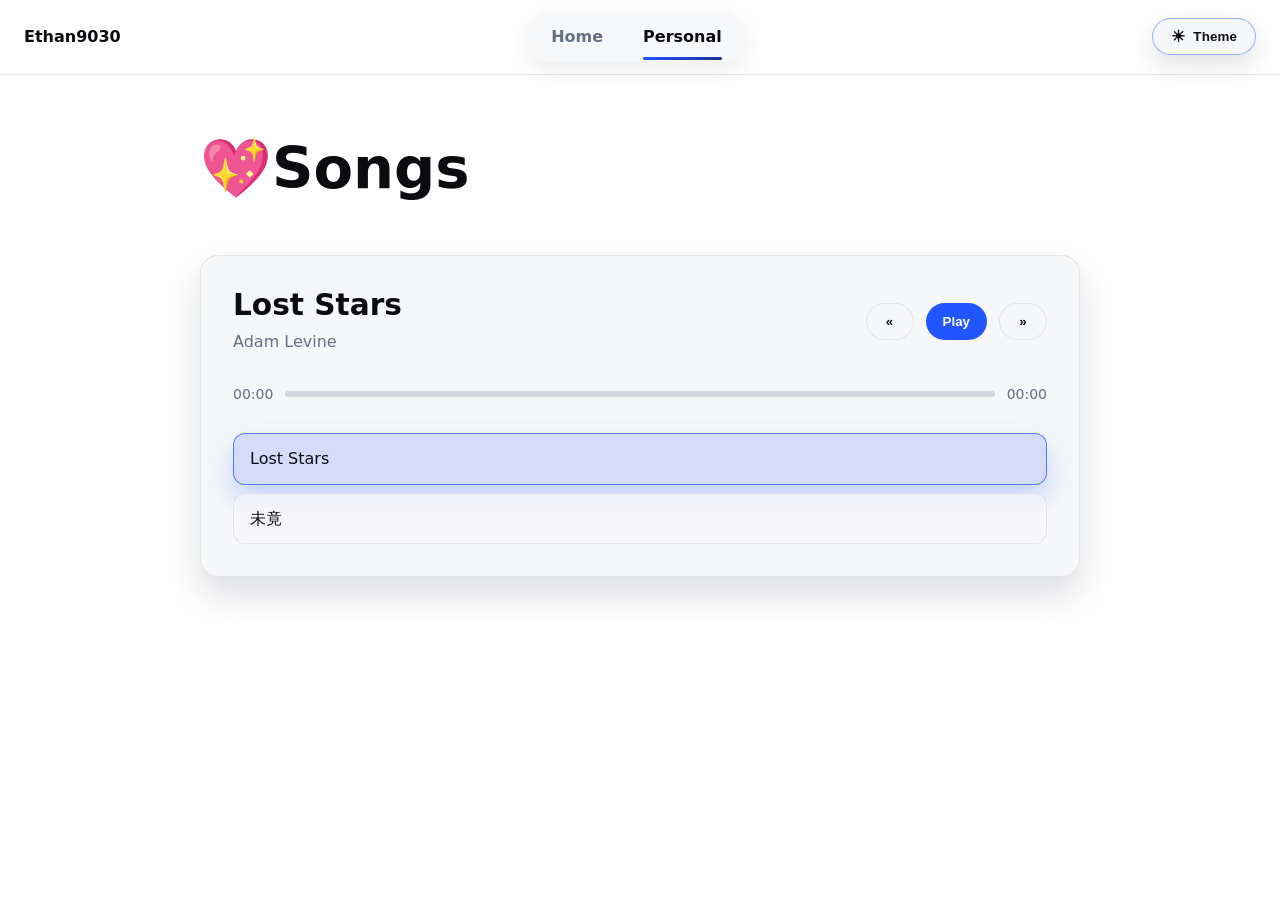
==== fun-personal.html @ 33e99f08 "update -- Add fun personal part and upload two music onto it" ====
﻿<!doctype html>
<html lang="en">
<head>
  <meta charset="utf-8" />
  <meta name="viewport" content="width=device-width, initial-scale=1" />
  <title>Fun / Personal</title>
  <link rel="icon" href="./img/header/LUO_header.ico" />
  <link rel="stylesheet" href="assets/style.css" />
  <link rel="stylesheet" href="assets/fun-personal.css" />
</head>
<body>
  <header class="site-header">
    <nav class="nav">
      <a class="logo" href="index.html">Ethan9030</a>
      <div class="nav-links">
        <a href="index.html">Home</a>
        <a href="fun-personal.html" aria-current="page">Personal</a>
      </div>
      <button id="themeToggle" class="pill-button" aria-label="Toggle theme">Theme</button>
    </nav>
  </header>

  <main class="fun-container">
    <section class="fun-hero" data-section>
      <h1>💖Songs</h1>
    </section>

    <section class="fun-audio" data-section>
      <div class="player" data-player>
        <div class="player-track">
          <div class="track-meta">
            <h2 class="track-title" data-track-title>Nothing playing yet</h2>
            <p class="track-artist" data-track-artist>Add a track to get started</p>
          </div>
          <div class="player-controls">
            <button type="button" class="control" data-action="prev" aria-label="Previous track">&laquo;</button>
            <button type="button" class="control is-primary" data-action="toggle" aria-label="Play or pause">Play</button>
            <button type="button" class="control" data-action="next" aria-label="Next track">&raquo;</button>
          </div>
        </div>

        <div class="player-progress">
          <span class="time" data-elapsed>00:00</span>
          <div class="progress" data-progress>
            <div class="progress-fill" data-progress-fill></div>
          </div>
          <span class="time" data-duration>00:00</span>
        </div>

        <div class="player-playlist" data-playlist>
          <p class="player-empty" data-empty-message>
            No tracks yet. Update the playlist data once your audio files are ready.
          </p>
          <ul class="playlist" data-track-list></ul>
        </div>

        <audio preload="metadata" data-audio></audio>
      </div>
    </section>

    <!-- <section class="fun-grid" data-section>
      <h2>More Fun Coming Soon</h2>
      <p>Use this area for mini-projects, experiment logs, or anything else you want to share.</p>
      <div class="cards" data-card-grid></div>
    </section> -->
  </main>

  <!-- Music playist -->
  <script type="application/json" id="funPersonalPlaylist">
    [
      {
        "title": "Lost Stars",
        "artist": "Adam Levine",
        "src": "music/Lost Stars.mp3"
      },
      {
        "title": "未竟",
        "artist": "秦勇&游戏科学",
        "src": "music/未竟.mp3"
      }
    ]
  </script>
  <script defer src="assets/fun-personal.js"></script>
</body>
</html>
---- assets/style.css ----
/* Minimal CSS for basic layout and readability */

/* Reset-ish */
* { box-sizing: border-box; }
html, body { margin: 0; padding: 0; }
img { max-width: 100%; display: block; }

/* Typography and colors */
:root {
  /* Light theme tokens */
  --bg: #ffffff;
  --text: #0b0c0f;
  --muted: #667085;
  --card: #f6f7f9;
  --brand: #2155ff;
}

@media (prefers-color-scheme: dark) {
  :root {
    /* Dark theme tokens (auto if user prefers dark) */
    --bg: #0b0c0f;
    --text: #e8e8ea;
    --muted: #9aa0a6;
    --card: #121418;
    --brand: #4f8cff;
  }
}

/* Allow manual toggle override via data-theme attribute */
html[data-theme="light"] {
  --bg: #ffffff;
  --text: #0b0c0f;
  --muted: #667085;
  --card: #f6f7f9;
  --brand: #2155ff;
}
html[data-theme="dark"] {
  --bg: #0b0c0f;
  --text: #e8e8ea;
  --muted: #9aa0a6;
  --card: #121418;
  --brand: #4f8cff;
}

body {
  background: var(--bg);
  color: var(--text);
  font: 16px/1.6 system-ui, -apple-system, Segoe UI, Roboto, Helvetica, Arial, "Noto Sans", sans-serif;
}

.container { max-width: 960px; margin: 0 auto; padding: 24px; }

/* 导航栏 */
.site-header {
  position: sticky;
  top: 0;
  z-index: 100;

  background: color-mix(in srgb, var(--bg) 70%, transparent);
  backdrop-filter: blur(25px);
  -webkit-backdrop-filter: blur(10px);

  border-bottom: 1px solid color-mix(in srgb, var(--text) 10%, transparent);
}
.nav { display: flex; justify-content: space-between; align-items: center; padding: 12px 24px; }
.logo { font-weight: 700; text-decoration: none; color: var(--text); }

/* theme */
#themeToggle {
  display: inline-flex;
  align-items: center;
  gap: 8px;
  padding: 8px 18px;
  border-radius: 999px;
  border: 1px solid color-mix(in srgb, var(--brand) 45%, transparent);
  background: color-mix(in srgb, var(--card) 90%, transparent);
  box-shadow: 0 10px 24px rgba(15, 23, 42, 0.12);
  color: var(--text);
  font-weight: 600;
  letter-spacing: 0.01em;
  cursor: pointer;
  transition: background 0.2s ease, transform 0.2s ease, box-shadow 0.2s ease;
}

#themeToggle::before {
  content: "☀";
  font-size: 1rem;
  transition: transform 0.3s ease;
}

html[data-theme="dark"] #themeToggle {
  background: color-mix(in srgb, var(--card) 70%, rgba(255, 255, 255, 0.06));
  border-color: color-mix(in srgb, var(--brand) 55%, transparent);
}

html[data-theme="dark"] #themeToggle::before {
  content: "🌙";
}

#themeToggle:hover {
  transform: translateY(-1px);
  box-shadow: 0 12px 30px rgba(15, 23, 42, 0.16);
}

#themeToggle:active {
  transform: translateY(0);
  box-shadow: 0 4px 12px rgba(15, 23, 42, 0.16);
}

#themeToggle:focus-visible {
  outline: 3px solid color-mix(in srgb, var(--brand) 60%, transparent);
  outline-offset: 3px;
}

.hero { padding: 40px 0; }
.hero h1 { margin: 0 0 8px; font-size: clamp(28px, 6vw, 44px); line-height: 1.2; }
.hero p { margin: 0; color: var(--muted); }

.nav-links {
  display: flex;
  gap: 20px;
  padding: 6px 14px;
  border-radius: 999px;
  background: color-mix(in srgb, var(--card) 85%, transparent);
  box-shadow: 0 8px 24px rgba(15, 23, 42, 0.08);
}

.nav-links a {
  position: relative;
  padding: 6px 10px;
  font-weight: 600;
  color: var(--muted);
  text-decoration: none;
  transition: color 0.2s ease;
}

.nav-links a::after {
  content: "";
  position: absolute;
  left: 10%;
  right: 10%;
  bottom: -4px;
  height: 3px;
  border-radius: 999px;
  background: linear-gradient(135deg, var(--brand), color-mix(in srgb, var(--brand) 55%, var(--text)));
  opacity: 0;
  transform: translateY(4px);
  transition: opacity 0.2s ease, transform 0.2s ease;
}

.nav-links a:hover {
  color: var(--text);
}

.nav-links a:hover::after {
  opacity: 0.4;
  transform: translateY(0);
}

.nav-links a[aria-current="page"] {
  color: var(--text);
}

.nav-links a[aria-current="page"]::after {
  opacity: 1;
  transform: translateY(0);
}

@media (max-width: 680px) {
  .nav {
    gap: 16px;
    flex-wrap: wrap;
    justify-content: center;
  }

  .nav-links {
    order: 3;
    width: 100%;
    justify-content: center;
  }
}

/* Icon grid keeps badges uniform and responsive */
.icons {
  padding: 24px 0;
}

.icon-grid {
  display: grid;
  grid-template-columns: repeat(4, minmax(0, 1fr));
  gap: 24px;
  justify-items: center;
  align-items: center;
}

.icon-grid img {
  width: clamp(70px, 12vw, 100px);
  height: clamp(70px, 12vw, 100px);
  object-fit: contain;
}

@media (max-width: 900px) {
  .icon-grid {
    grid-template-columns: repeat(3, minmax(0, 1fr));
  }
}

@media (max-width: 640px) {
  .icon-grid {
    grid-template-columns: repeat(2, minmax(0, 1fr));
  }
}

@media (max-width: 420px) {
  .icon-grid {
    grid-template-columns: minmax(0, 1fr);
  }
}

/* Experience */
.experience {
  font-family: "Georgia", "Times New Roman", serif;
}


/* Projects */
.projects {
  font-family: "Georgia", "Times New Roman", serif;
}
---- assets/fun-personal.css ----
﻿:root {
  --fun-gap: clamp(1.5rem, 5vw, 3.5rem);
  --fun-radius: 18px;
  --fun-border: color-mix(in srgb, var(--text) 8%, transparent);
  --fun-card: color-mix(in srgb, var(--card) 85%, transparent);
  --fun-card-strong: color-mix(in srgb, var(--card) 97%, transparent);
}

.fun-container {
  width: min(960px, 100% - 32px);
  margin: 0 auto;
  padding: clamp(2rem, 5vw, 4rem) clamp(1.25rem, 4vw, 2.5rem) clamp(4rem, 6vw, 5rem);
  display: flex;
  flex-direction: column;
  gap: var(--fun-gap);
}

.fun-container [data-section] {
  display: grid;
  gap: clamp(0.75rem, 2vw, 1.5rem);
}

.fun-hero h1 {
  margin: 0;
  font-size: clamp(2rem, 6vw, 3.6rem);
  line-height: 1.05;
}

.fun-hero p {
  margin: 0;
  color: var(--muted);
  max-width: 60ch;
}

.fun-hero code {
  display: inline-flex;
  padding: 0.1em 0.5em;
  border-radius: 6px;
  background: var(--fun-card);
  color: var(--text);
  font-size: 0.9em;
}

.player {
  display: grid;
  gap: clamp(1rem, 3vw, 1.75rem);
  padding: clamp(1.25rem, 4vw, 2rem);
  border-radius: var(--fun-radius);
  background: var(--fun-card-strong);
  border: 1px solid var(--fun-border);
  box-shadow: 0 18px 35px rgba(15, 23, 42, 0.14);
}

.player-track {
  display: flex;
  align-items: center;
  justify-content: space-between;
  gap: clamp(1rem, 4vw, 2rem);
}

.track-meta {
  flex: 1;
  min-width: 0;
}

.track-title {
  margin: 0;
  font-size: clamp(1.35rem, 3.3vw, 1.85rem);
  line-height: 1.2;
}

.track-artist {
  margin: 0.35rem 0 0;
  color: var(--muted);
}

.player-controls {
  display: inline-flex;
  align-items: center;
  gap: 0.75rem;
}

.control {
  min-width: 48px;
  padding: 0.6rem 1rem;
  border-radius: 999px;
  border: 1px solid var(--fun-border);
  background: var(--fun-card);
  color: var(--text);
  font-weight: 600;
  cursor: pointer;
  transition: transform 0.2s ease, box-shadow 0.2s ease, background 0.2s ease;
}

.control:hover {
  transform: translateY(-1px);
  box-shadow: 0 12px 22px rgba(15, 23, 42, 0.12);
}

.control:active {
  transform: translateY(0);
  box-shadow: 0 6px 12px rgba(15, 23, 42, 0.12);
}

.control:focus-visible {
  outline: 3px solid color-mix(in srgb, var(--brand) 60%, transparent);
  outline-offset: 3px;
}

.control.is-primary {
  background: var(--brand);
  border-color: color-mix(in srgb, var(--brand) 80%, transparent);
  color: #ffffff;
}

.control:disabled {
  opacity: 0.55;
  cursor: not-allowed;
  transform: none;
  box-shadow: none;
}

.player-progress {
  display: grid;
  grid-template-columns: auto 1fr auto;
  align-items: center;
  gap: 0.75rem;
}

.time {
  font-variant-numeric: tabular-nums;
  font-size: 0.875rem;
  color: var(--muted);
}

.progress {
  position: relative;
  height: 6px;
  border-radius: 999px;
  background: color-mix(in srgb, var(--muted) 25%, transparent);
  overflow: hidden;
  cursor: pointer;
}

.progress-fill {
  position: absolute;
  inset: 0;
  width: 0%;
  background: linear-gradient(135deg, var(--brand), color-mix(in srgb, var(--brand) 55%, var(--text)));
  transition: width 0.1s linear;
}

.player-playlist {
  display: grid;
  gap: 0.75rem;
}

.player-empty {
  margin: 0;
  color: var(--muted);
}

.player.has-tracks [data-empty-message] {
  display: none;
}

.playlist {
  display: grid;
  gap: 0.5rem;
  list-style: none;
  margin: 0;
  padding: 0;
}

.playlist-item button {
  width: 100%;
  display: flex;
  align-items: center;
  justify-content: space-between;
  gap: 0.75rem;
  padding: 0.75rem 1rem;
  border-radius: 12px;
  border: 1px solid var(--fun-border);
  background: color-mix(in srgb, var(--fun-card) 92%, transparent);
  color: var(--text);
  font: inherit;
  text-align: left;
  cursor: pointer;
  transition: transform 0.2s ease, box-shadow 0.2s ease, border-color 0.2s ease;
}

.playlist-item button:hover {
  transform: translateY(-1px);
  box-shadow: 0 10px 18px rgba(15, 23, 42, 0.12);
}

.playlist-item button:focus-visible {
  outline: 3px solid color-mix(in srgb, var(--brand) 60%, transparent);
  outline-offset: 2px;
}

.playlist-item span {
  pointer-events: none;
}

.playlist-item .track-length {
  color: var(--muted);
  font-size: 0.85rem;
}

.playlist-item.is-active button {
  border-color: color-mix(in srgb, var(--brand) 70%, transparent);
  background: color-mix(in srgb, var(--brand) 16%, var(--fun-card));
  box-shadow: 0 14px 28px rgba(33, 85, 255, 0.23);
}

.player.is-empty .player-progress,
.player.is-empty .playlist {
  opacity: 0.6;
}

.player.is-empty .control {
  pointer-events: none;
}

.player audio {
  display: none;
}

.fun-grid h2 {
  margin: 0;
  font-size: clamp(1.6rem, 4vw, 2.4rem);
}

.fun-grid p {
  margin: 0;
  color: var(--muted);
  max-width: 58ch;
}

.cards {
  display: grid;
  grid-template-columns: repeat(auto-fit, minmax(220px, 1fr));
  gap: 1rem;
  min-height: 120px;
  padding: 1rem;
  border-radius: var(--fun-radius);
  border: 1px dashed var(--fun-border);
  color: var(--muted);
  background: color-mix(in srgb, var(--fun-card) 92%, transparent);
}

@media (max-width: 780px) {
  .player-track {
    flex-direction: column;
    align-items: stretch;
  }

  .player-controls {
    justify-content: space-between;
  }
}

@media (max-width: 520px) {
  .fun-container {
    width: min(640px, 100% - 24px);
    padding-inline: clamp(1rem, 4vw, 1.5rem);
  }

  .control {
    min-width: 42px;
    padding-inline: 0.75rem;
  }

  .player-progress {
    grid-template-columns: auto 1fr;
    gap: 0.5rem;
  }

  .player-progress .time:last-of-type {
    justify-self: end;
  }
}
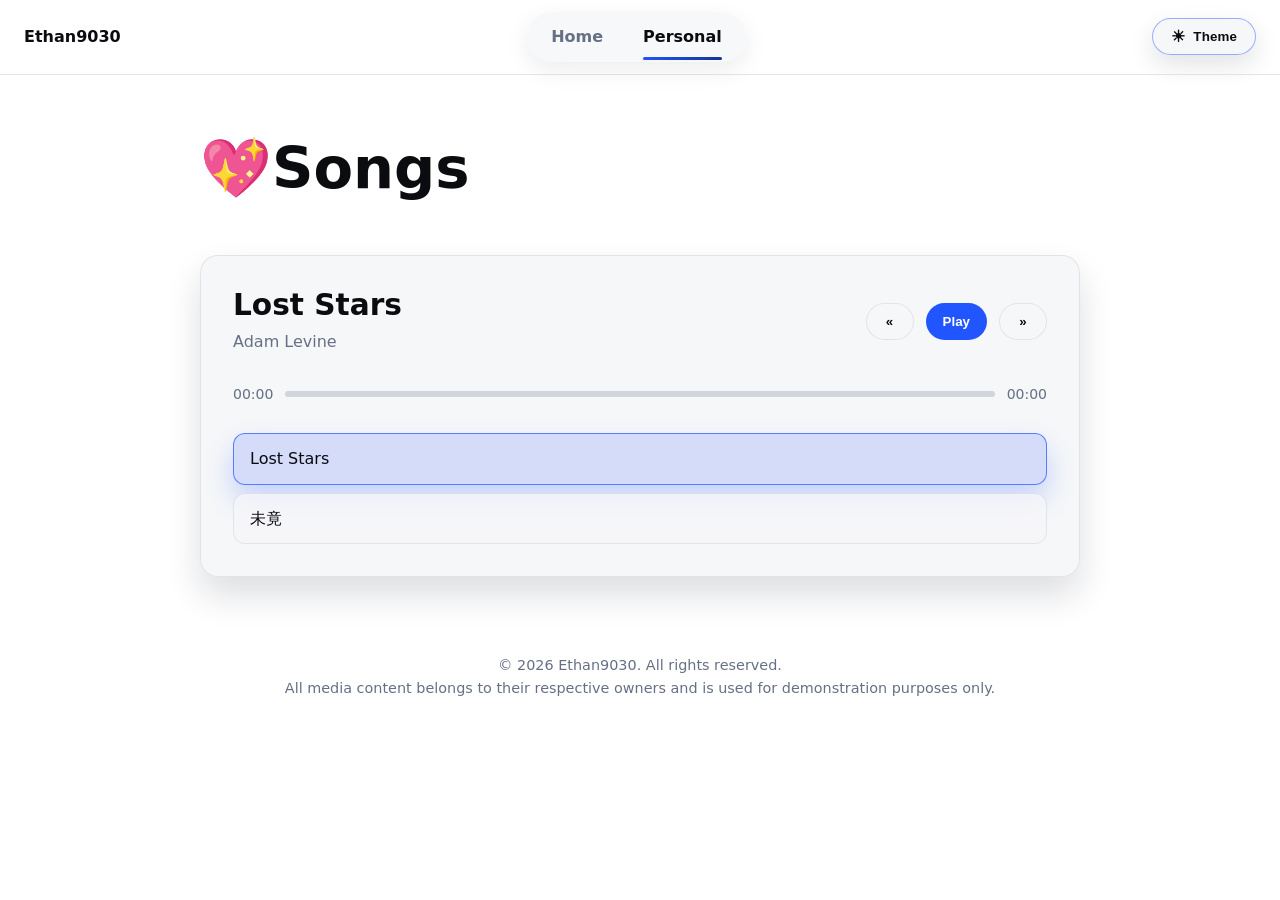
==== commit d56d7cd1: "update -- Add copyright on fun-personal.html page" ====
--- a/fun-personal.html
+++ b/fun-personal.html
@@ -65,6 +65,11 @@
     </section> -->
   </main>
 
+  <footer class="fun-footer">
+    <p>© <span id="year"></span> Ethan9030. All rights reserved.</p>
+    <p>All media content belongs to their respective owners and is used for demonstration purposes only.</p>
+  </footer>
+
   <!-- Music playist -->
   <script type="application/json" id="funPersonalPlaylist">
     [
@@ -81,5 +86,8 @@
     ]
   </script>
   <script defer src="assets/fun-personal.js"></script>
+<script>
+  document.getElementById("year").textContent = new Date().getFullYear();
+</script>
 </body>
 </html>
--- a/assets/style.css
+++ b/assets/style.css
@@ -222,8 +222,13 @@
   font-family: "Georgia", "Times New Roman", serif;
 }
 
+/* Education */
+.education {
+  font-family: "Georgia", "Times New Roman", serif;
+}
+
 
 /* Projects */
 .projects {
   font-family: "Georgia", "Times New Roman", serif;
-}+}
--- a/assets/fun-personal.css
+++ b/assets/fun-personal.css
@@ -238,6 +238,19 @@
   max-width: 58ch;
 }
 
+.fun-footer {
+  width: min(960px, 100% - 32px);
+  margin: 0 auto;
+  padding: 0 1.25rem 2.5rem;
+  text-align: center;
+  color: var(--muted);
+  font-size: 0.9rem;
+}
+
+.fun-footer p {
+  margin: 0;
+}
+
 .cards {
   display: grid;
   grid-template-columns: repeat(auto-fit, minmax(220px, 1fr));
